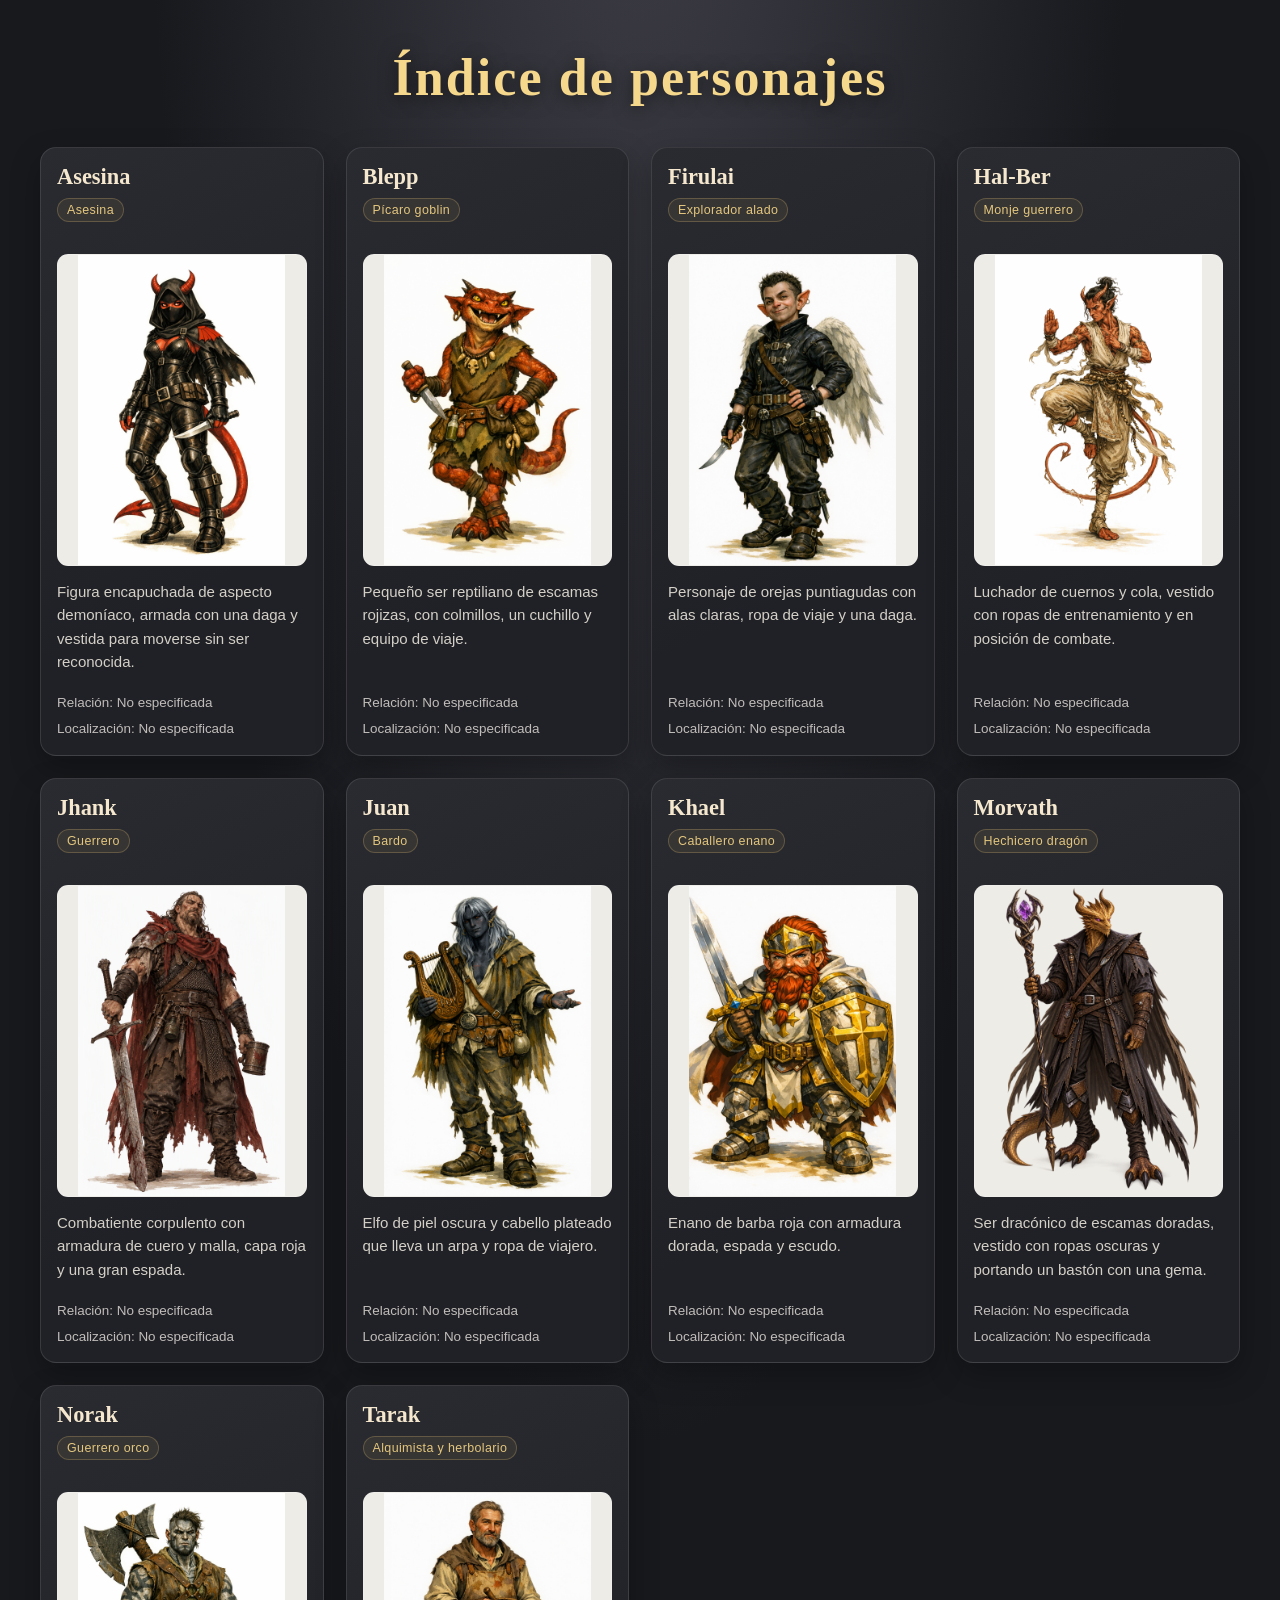
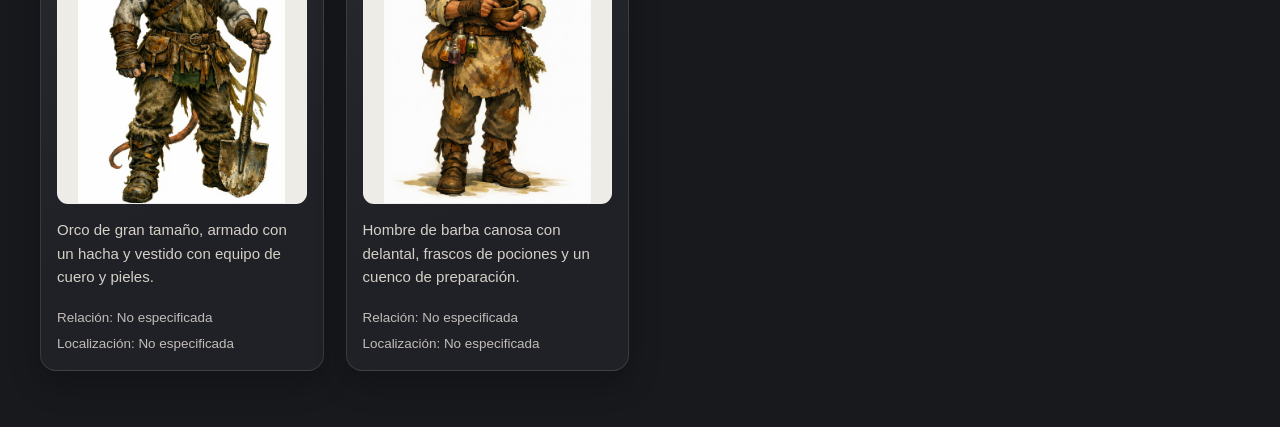
==== index.html @ 2f3ae22a "Add files via upload" ====
<!DOCTYPE html>
<html lang="es">

<head>
    <meta charset="UTF-8">
    <meta name="viewport" content="width=device-width, initial-scale=1">
    <title>Índice de personajes</title>
    <style>
        :root {
            color-scheme: dark;
            font-family: "Segoe UI", Arial, sans-serif;
            color: #f3ead8;
            background: #17191d;
        }

        * {
            box-sizing: border-box;
        }

        body {
            min-height: 100vh;
            margin: 0;
            background:
                radial-gradient(ellipse at 50% -20%, #41404a 0, transparent 55%),
                #17191d;
        }

        h1 {
            margin: 0;
            padding: 48px 20px 12px;
            color: #f6d88c;
            font-family: Georgia, "Times New Roman", serif;
            font-size: clamp(2rem, 5vw, 3.25rem);
            font-weight: 600;
            letter-spacing: 0.04em;
            text-align: center;
            text-shadow: 0 3px 18px #0008;
        }

        #message {
            min-height: 1.5em;
            margin: 0;
            padding: 8px 20px;
            color: #d3c7b1;
            text-align: center;
        }

        #message:empty {
            display: none;
        }

        .index {
            display: grid;
            grid-template-columns: repeat(auto-fit, minmax(min(100%, 270px), 1fr));
            gap: 22px;
            width: min(1200px, calc(100% - 40px));
            margin: 28px auto 56px;
        }

        .card {
            display: flex;
            flex-direction: column;
            min-width: 0;
            padding: 16px;
            overflow: hidden;
            border: 1px solid #ffffff1c;
            border-radius: 16px;
            background: linear-gradient(155deg, #292b31, #202126 70%);
            box-shadow: 0 12px 30px #0004;
            transition: border-color 180ms ease, transform 180ms ease, box-shadow 180ms ease;
        }

        .card:hover {
            transform: translateY(-4px);
            border-color: #d9b66d99;
            box-shadow: 0 18px 38px #0007;
        }

        .card-header {
            display: flex;
            flex-direction: column;
            align-items: flex-start;
            gap: 8px;
            min-height: 76px;
        }

        .name {
            font-weight: bold;
            color: #f5e8ce;
            font-family: Georgia, "Times New Roman", serif;
            font-size: 1.4rem;
        }

        .role {
            padding: 4px 9px;
            border: 1px solid #d9b66d45;
            border-radius: 999px;
            background: #d9b66d16;
            color: #e4c77f;
            font-size: 0.78rem;
            letter-spacing: 0.03em;
        }

        .card-body {
            margin-top: 14px;
        }

        .image {
            overflow: hidden;
            border: 1px solid #ffffff1c;
            border-radius: 11px;
            background: #eeece7;
        }

        .image img {
            display: block;
            width: 100%;
            height: 310px;
            object-fit: contain;
            transition: transform 220ms ease;
        }

        .card:hover .image img {
            transform: scale(1.025);
        }

        .description {
            margin-top: 14px;
            color: #d4d0c8;
            font-size: 0.94rem;
            line-height: 1.55;
        }

        .relation,
        .location {
            margin-top: 7px;
            color: #c1bdba;
            line-height: 1.4;
        }

        .card-footer {
            margin-top: auto;
            padding-top: 14px;
            color: #b7b0a5;
            font-size: 0.84rem;
        }

        @media (max-width: 520px) {
            h1 {
                padding-top: 32px;
            }

            .index {
                width: calc(100% - 28px);
                gap: 16px;
                margin-top: 18px;
            }

            .card {
                padding: 14px;
            }

            .image img {
                height: 280px;
            }
        }

        @media (prefers-reduced-motion: reduce) {
            *,
            *::before,
            *::after {
                scroll-behavior: auto !important;
                transition-duration: 0.01ms !important;
            }
        }
    </style>
</head>

<body>
    <h1>Índice de personajes</h1>
    <p id="message" role="status" aria-live="polite">Cargando personajes...</p>
    <main class="index" id="profiles"></main>

    <script>
        const container = document.getElementById('profiles');
        const message = document.getElementById('message');

        function createTextElement(className, text) {
            const element = document.createElement('div');
            element.className = className;
            element.textContent = text;
            return element;
        }

        function createCard(profile) {
            const card = document.createElement('article');
            card.className = 'card';

            const header = document.createElement('header');
            header.className = 'card-header';
            header.append(
                createTextElement('name', profile.name),
                createTextElement('role', profile.role)
            );

            const body = document.createElement('div');
            body.className = 'card-body';

            const imageContainer = document.createElement('div');
            imageContainer.className = 'image';
            const image = document.createElement('img');
            image.src = profile.image;
            image.alt = profile.name;
            imageContainer.append(image);
            body.append(imageContainer, createTextElement('description', profile.description));

            const footer = document.createElement('footer');
            footer.className = 'card-footer';
            footer.append(
                createTextElement('relation', `Relación: ${profile.relation}`),
                createTextElement('location', `Localización: ${profile.location}`)
            );

            card.append(header, body, footer);
            return card;
        }

        async function loadProfiles() {
            try {
                const response = await fetch('profiles.json');
                if (!response.ok) {
                    throw new Error(`Error HTTP ${response.status}`);
                }

                const data = await response.json();
                if (!Array.isArray(data.profiles)) {
                    throw new Error('El archivo profiles.json no contiene una lista de perfiles válida.');
                }

                const visibleProfiles = data.profiles.filter(profile => profile.visible === true);
                container.replaceChildren(...visibleProfiles.map(createCard));
                message.textContent = visibleProfiles.length
                    ? ''
                    : data.profiles.length
                        ? 'No hay personajes visibles.'
                        : 'No hay personajes registrados.';
            } catch (error) {
                message.textContent = `No se pudieron cargar los personajes: ${error.message}`;
            }
        }

        loadProfiles();
    </script>
</body>

</html>
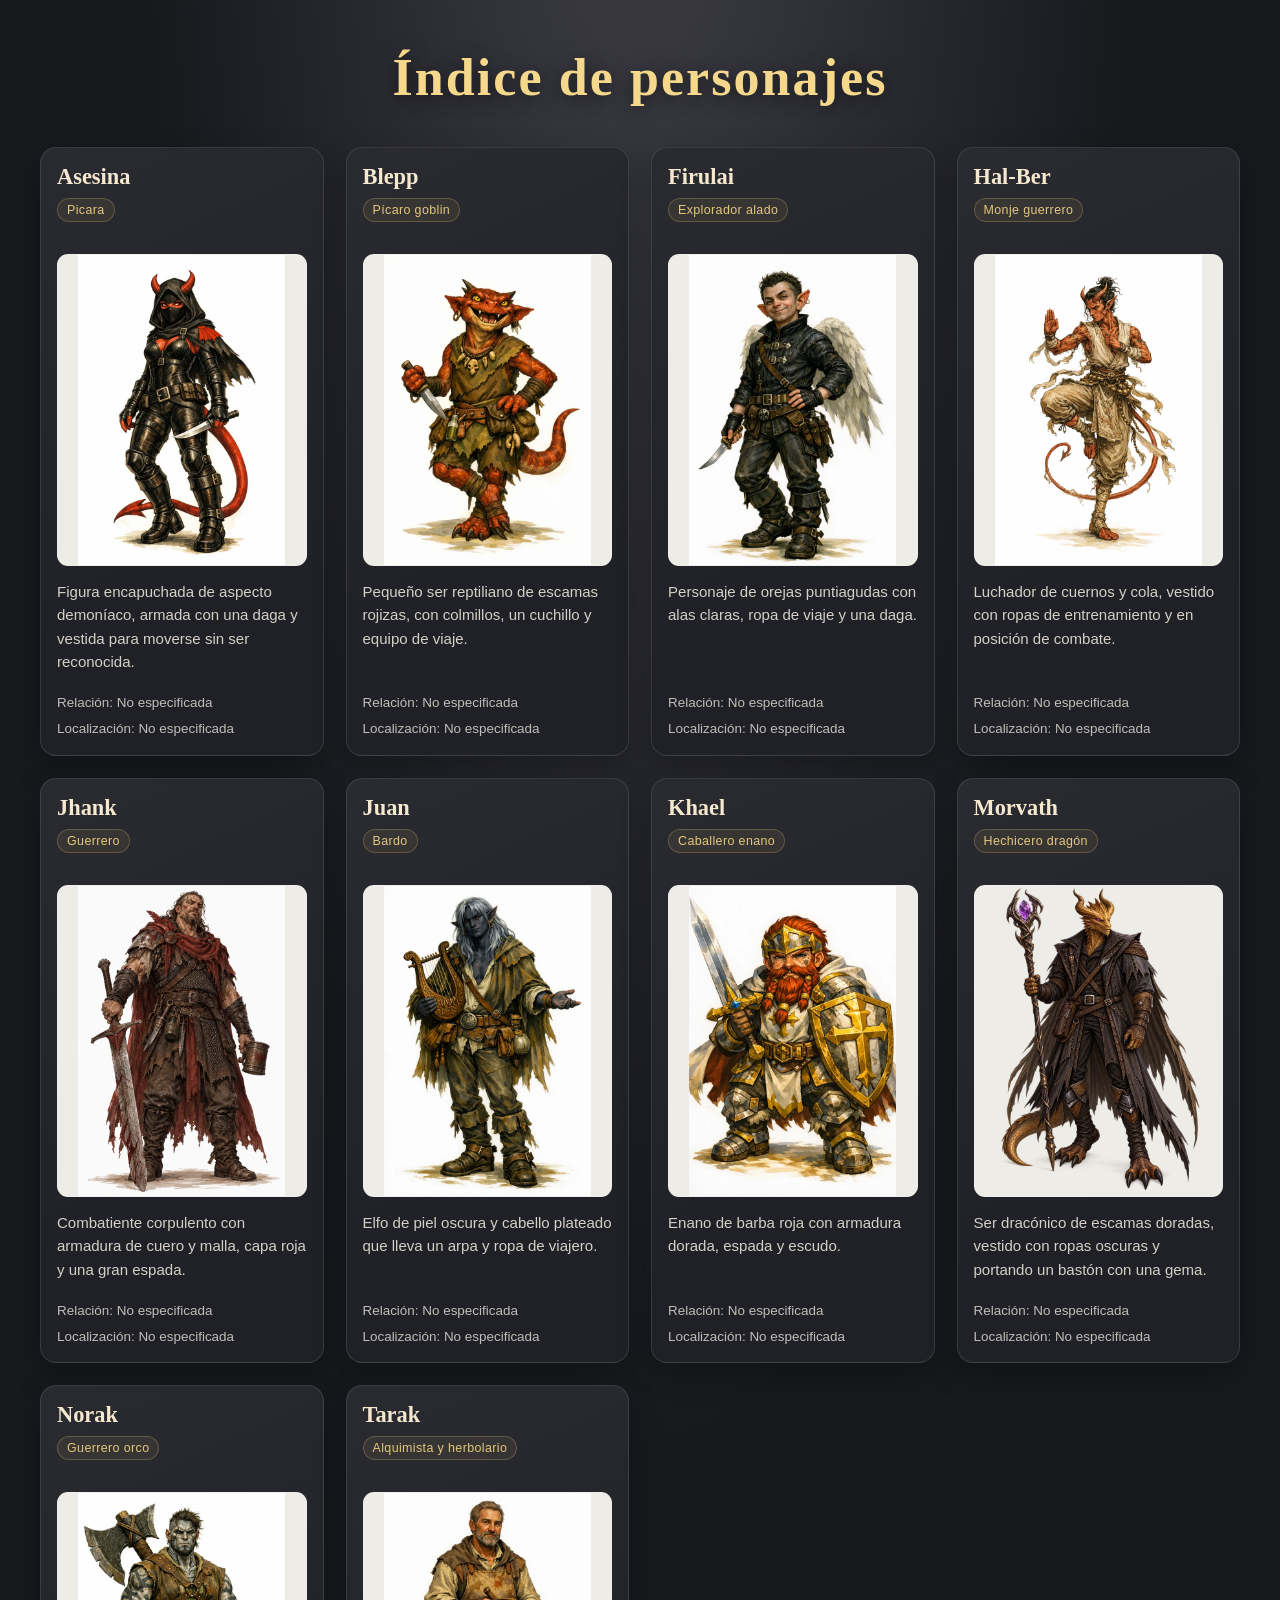
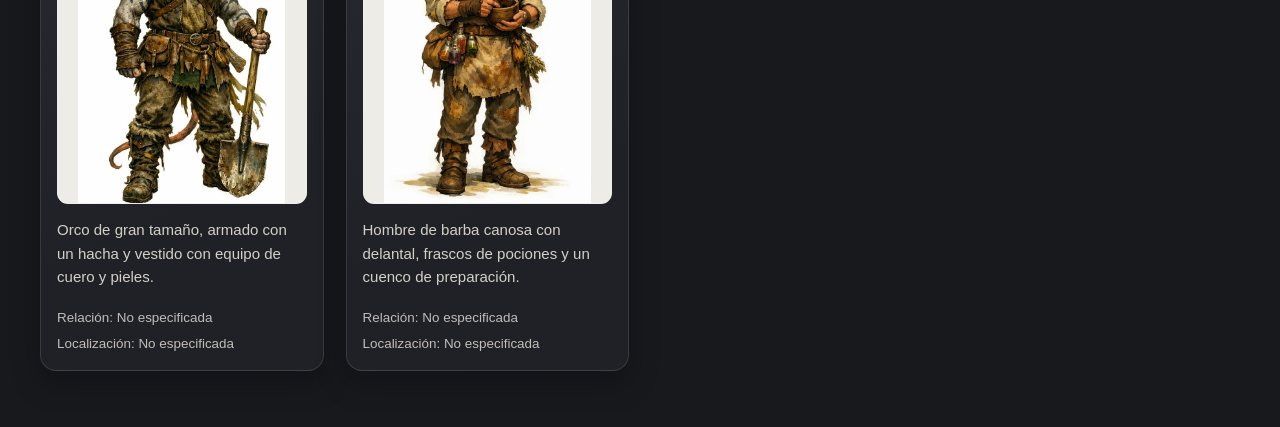
==== commit c9e7b71d: "Add originals to gitignore, upload new webp images. Mod json rutes to new webp images. Separate styl" ====
--- a/index.html
+++ b/index.html
@@ -5,182 +5,16 @@
     <meta charset="UTF-8">
     <meta name="viewport" content="width=device-width, initial-scale=1">
     <title>Índice de personajes</title>
-    <style>
-        :root {
-            color-scheme: dark;
-            font-family: "Segoe UI", Arial, sans-serif;
-            color: #f3ead8;
-            background: #17191d;
-        }
-
-        * {
-            box-sizing: border-box;
-        }
-
-        body {
-            min-height: 100vh;
-            margin: 0;
-            background:
-                radial-gradient(ellipse at 50% -20%, #41404a 0, transparent 55%),
-                #17191d;
-        }
-
-        h1 {
-            margin: 0;
-            padding: 48px 20px 12px;
-            color: #f6d88c;
-            font-family: Georgia, "Times New Roman", serif;
-            font-size: clamp(2rem, 5vw, 3.25rem);
-            font-weight: 600;
-            letter-spacing: 0.04em;
-            text-align: center;
-            text-shadow: 0 3px 18px #0008;
-        }
-
-        #message {
-            min-height: 1.5em;
-            margin: 0;
-            padding: 8px 20px;
-            color: #d3c7b1;
-            text-align: center;
-        }
-
-        #message:empty {
-            display: none;
-        }
-
-        .index {
-            display: grid;
-            grid-template-columns: repeat(auto-fit, minmax(min(100%, 270px), 1fr));
-            gap: 22px;
-            width: min(1200px, calc(100% - 40px));
-            margin: 28px auto 56px;
-        }
-
-        .card {
-            display: flex;
-            flex-direction: column;
-            min-width: 0;
-            padding: 16px;
-            overflow: hidden;
-            border: 1px solid #ffffff1c;
-            border-radius: 16px;
-            background: linear-gradient(155deg, #292b31, #202126 70%);
-            box-shadow: 0 12px 30px #0004;
-            transition: border-color 180ms ease, transform 180ms ease, box-shadow 180ms ease;
-        }
-
-        .card:hover {
-            transform: translateY(-4px);
-            border-color: #d9b66d99;
-            box-shadow: 0 18px 38px #0007;
-        }
-
-        .card-header {
-            display: flex;
-            flex-direction: column;
-            align-items: flex-start;
-            gap: 8px;
-            min-height: 76px;
-        }
-
-        .name {
-            font-weight: bold;
-            color: #f5e8ce;
-            font-family: Georgia, "Times New Roman", serif;
-            font-size: 1.4rem;
-        }
-
-        .role {
-            padding: 4px 9px;
-            border: 1px solid #d9b66d45;
-            border-radius: 999px;
-            background: #d9b66d16;
-            color: #e4c77f;
-            font-size: 0.78rem;
-            letter-spacing: 0.03em;
-        }
-
-        .card-body {
-            margin-top: 14px;
-        }
-
-        .image {
-            overflow: hidden;
-            border: 1px solid #ffffff1c;
-            border-radius: 11px;
-            background: #eeece7;
-        }
-
-        .image img {
-            display: block;
-            width: 100%;
-            height: 310px;
-            object-fit: contain;
-            transition: transform 220ms ease;
-        }
-
-        .card:hover .image img {
-            transform: scale(1.025);
-        }
-
-        .description {
-            margin-top: 14px;
-            color: #d4d0c8;
-            font-size: 0.94rem;
-            line-height: 1.55;
-        }
-
-        .relation,
-        .location {
-            margin-top: 7px;
-            color: #c1bdba;
-            line-height: 1.4;
-        }
-
-        .card-footer {
-            margin-top: auto;
-            padding-top: 14px;
-            color: #b7b0a5;
-            font-size: 0.84rem;
-        }
-
-        @media (max-width: 520px) {
-            h1 {
-                padding-top: 32px;
-            }
-
-            .index {
-                width: calc(100% - 28px);
-                gap: 16px;
-                margin-top: 18px;
-            }
-
-            .card {
-                padding: 14px;
-            }
-
-            .image img {
-                height: 280px;
-            }
-        }
-
-        @media (prefers-reduced-motion: reduce) {
-            *,
-            *::before,
-            *::after {
-                scroll-behavior: auto !important;
-                transition-duration: 0.01ms !important;
-            }
-        }
-    </style>
+    <link rel="stylesheet" href="styles.css">
 </head>
 
 <body>
     <h1>Índice de personajes</h1>
+    <!-- El estado de carga y las tarjetas se actualizan desde JavaScript. -->
     <p id="message" role="status" aria-live="polite">Cargando personajes...</p>
     <main class="index" id="profiles"></main>
 
+    <!-- Lee profiles.json y genera una tarjeta por cada personaje visible. -->
     <script>
         const container = document.getElementById('profiles');
         const message = document.getElementById('message');
--- a/styles.css
+++ b/styles.css
@@ -0,0 +1,173 @@
+/* Base y fondo de la página */
+:root {
+    color-scheme: dark;
+    font-family: "Segoe UI", Arial, sans-serif;
+    color: #f3ead8;
+    background: #17191d;
+}
+
+* {
+    box-sizing: border-box;
+}
+
+body {
+    min-height: 100vh;
+    margin: 0;
+    background:
+        radial-gradient(ellipse at 50% -20%, #41404a 0, transparent 55%),
+        #17191d;
+}
+
+/* Título y mensajes de estado */
+h1 {
+    margin: 0;
+    padding: 48px 20px 12px;
+    color: #f6d88c;
+    font-family: Georgia, "Times New Roman", serif;
+    font-size: clamp(2rem, 5vw, 3.25rem);
+    font-weight: 600;
+    letter-spacing: 0.04em;
+    text-align: center;
+    text-shadow: 0 3px 18px #0008;
+}
+
+#message {
+    min-height: 1.5em;
+    margin: 0;
+    padding: 8px 20px;
+    color: #d3c7b1;
+    text-align: center;
+}
+
+#message:empty {
+    display: none;
+}
+
+/* Rejilla y apariencia de las tarjetas */
+.index {
+    display: grid;
+    grid-template-columns: repeat(auto-fit, minmax(min(100%, 270px), 1fr));
+    gap: 22px;
+    width: min(1200px, calc(100% - 40px));
+    margin: 28px auto 56px;
+}
+
+.card {
+    display: flex;
+    flex-direction: column;
+    min-width: 0;
+    padding: 16px;
+    overflow: hidden;
+    border: 1px solid #ffffff1c;
+    border-radius: 16px;
+    background: linear-gradient(155deg, #292b31, #202126 70%);
+    box-shadow: 0 12px 30px #0004;
+    transition: border-color 180ms ease, transform 180ms ease, box-shadow 180ms ease;
+}
+
+.card:hover {
+    transform: translateY(-4px);
+    border-color: #d9b66d99;
+    box-shadow: 0 18px 38px #0007;
+}
+
+/* Nombre, rol e información del personaje */
+.card-header {
+    display: flex;
+    flex-direction: column;
+    align-items: flex-start;
+    gap: 8px;
+    min-height: 76px;
+}
+
+.name {
+    font-weight: bold;
+    color: #f5e8ce;
+    font-family: Georgia, "Times New Roman", serif;
+    font-size: 1.4rem;
+}
+
+.role {
+    padding: 4px 9px;
+    border: 1px solid #d9b66d45;
+    border-radius: 999px;
+    background: #d9b66d16;
+    color: #e4c77f;
+    font-size: 0.78rem;
+    letter-spacing: 0.03em;
+}
+
+.card-body {
+    margin-top: 14px;
+}
+
+.image {
+    overflow: hidden;
+    border: 1px solid #ffffff1c;
+    border-radius: 11px;
+    background: #eeece7;
+}
+
+.image img {
+    display: block;
+    width: 100%;
+    height: 310px;
+    object-fit: contain;
+    transition: transform 220ms ease;
+}
+
+.card:hover .image img {
+    transform: scale(1.025);
+}
+
+.description {
+    margin-top: 14px;
+    color: #d4d0c8;
+    font-size: 0.94rem;
+    line-height: 1.55;
+}
+
+.relation,
+.location {
+    margin-top: 7px;
+    color: #c1bdba;
+    line-height: 1.4;
+}
+
+.card-footer {
+    margin-top: auto;
+    padding-top: 14px;
+    color: #b7b0a5;
+    font-size: 0.84rem;
+}
+
+/* Ajustes para pantallas pequeñas */
+@media (max-width: 520px) {
+    h1 {
+        padding-top: 32px;
+    }
+
+    .index {
+        width: calc(100% - 28px);
+        gap: 16px;
+        margin-top: 18px;
+    }
+
+    .card {
+        padding: 14px;
+    }
+
+    .image img {
+        height: 280px;
+    }
+}
+
+/* Respeta la preferencia del usuario de reducir el movimiento */
+@media (prefers-reduced-motion: reduce) {
+    *,
+    *::before,
+    *::after {
+        scroll-behavior: auto !important;
+        transition-duration: 0.01ms !important;
+    }
+}
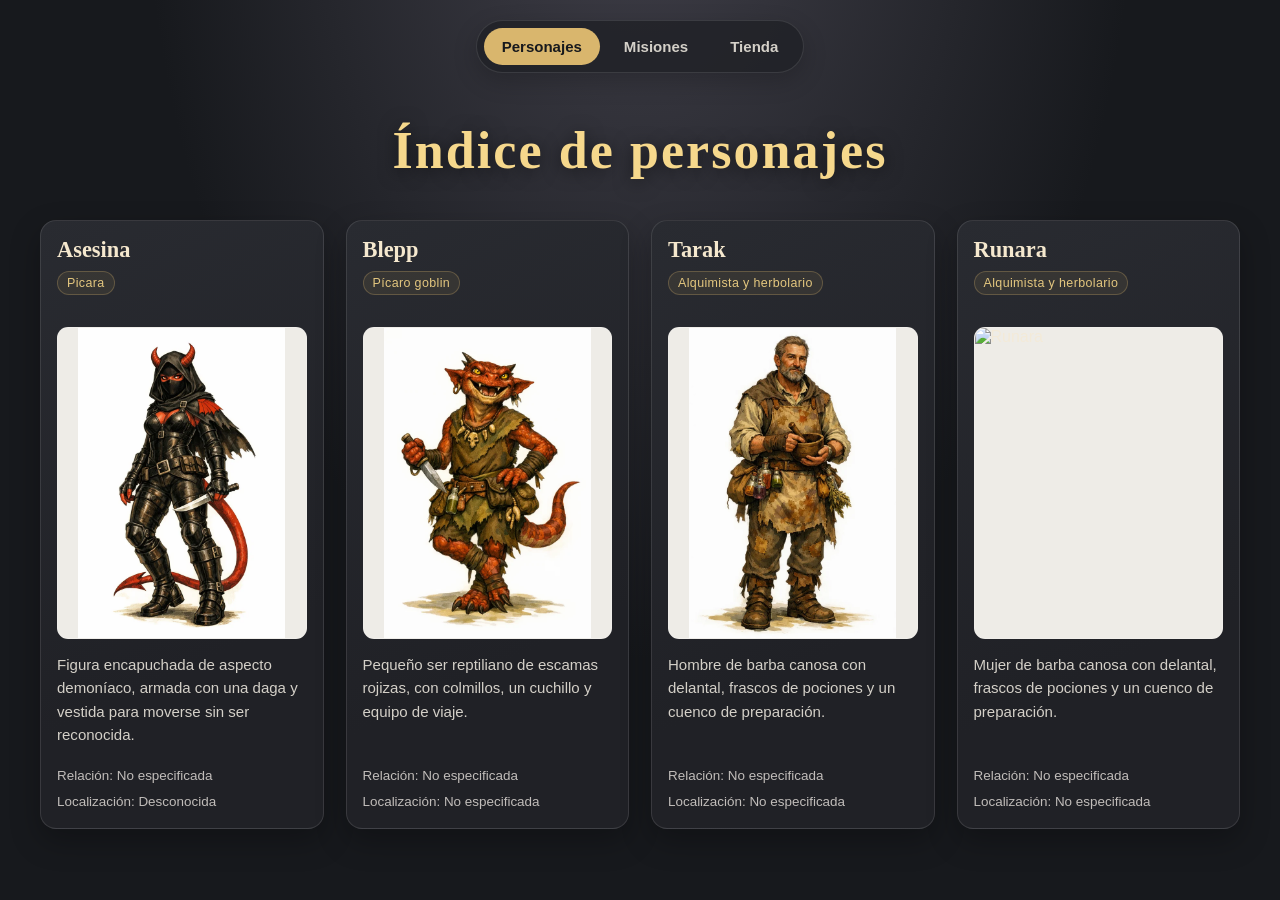
==== commit a143cb92: "Add profiles, missions, and shop pages with corresponding JSON data and styles - Created profiles.js" ====
--- a/index.html
+++ b/index.html
@@ -4,87 +4,12 @@
 <head>
     <meta charset="UTF-8">
     <meta name="viewport" content="width=device-width, initial-scale=1">
-    <title>Índice de personajes</title>
-    <link rel="stylesheet" href="styles.css">
+    <meta http-equiv="refresh" content="0; url=profiles.html">
+    <title>Personajes</title>
 </head>
 
 <body>
-    <h1>Índice de personajes</h1>
-    <!-- El estado de carga y las tarjetas se actualizan desde JavaScript. -->
-    <p id="message" role="status" aria-live="polite">Cargando personajes...</p>
-    <main class="index" id="profiles"></main>
-
-    <!-- Lee profiles.json y genera una tarjeta por cada personaje visible. -->
-    <script>
-        const container = document.getElementById('profiles');
-        const message = document.getElementById('message');
-
-        function createTextElement(className, text) {
-            const element = document.createElement('div');
-            element.className = className;
-            element.textContent = text;
-            return element;
-        }
-
-        function createCard(profile) {
-            const card = document.createElement('article');
-            card.className = 'card';
-
-            const header = document.createElement('header');
-            header.className = 'card-header';
-            header.append(
-                createTextElement('name', profile.name),
-                createTextElement('role', profile.role)
-            );
-
-            const body = document.createElement('div');
-            body.className = 'card-body';
-
-            const imageContainer = document.createElement('div');
-            imageContainer.className = 'image';
-            const image = document.createElement('img');
-            image.src = profile.image;
-            image.alt = profile.name;
-            imageContainer.append(image);
-            body.append(imageContainer, createTextElement('description', profile.description));
-
-            const footer = document.createElement('footer');
-            footer.className = 'card-footer';
-            footer.append(
-                createTextElement('relation', `Relación: ${profile.relation}`),
-                createTextElement('location', `Localización: ${profile.location}`)
-            );
-
-            card.append(header, body, footer);
-            return card;
-        }
-
-        async function loadProfiles() {
-            try {
-                const response = await fetch('profiles.json');
-                if (!response.ok) {
-                    throw new Error(`Error HTTP ${response.status}`);
-                }
-
-                const data = await response.json();
-                if (!Array.isArray(data.profiles)) {
-                    throw new Error('El archivo profiles.json no contiene una lista de perfiles válida.');
-                }
-
-                const visibleProfiles = data.profiles.filter(profile => profile.visible === true);
-                container.replaceChildren(...visibleProfiles.map(createCard));
-                message.textContent = visibleProfiles.length
-                    ? ''
-                    : data.profiles.length
-                        ? 'No hay personajes visibles.'
-                        : 'No hay personajes registrados.';
-            } catch (error) {
-                message.textContent = `No se pudieron cargar los personajes: ${error.message}`;
-            }
-        }
-
-        loadProfiles();
-    </script>
+    <p>La página de personajes se ha movido. <a href="profiles.html">Abrir personajes</a></p>
 </body>
 
 </html>
